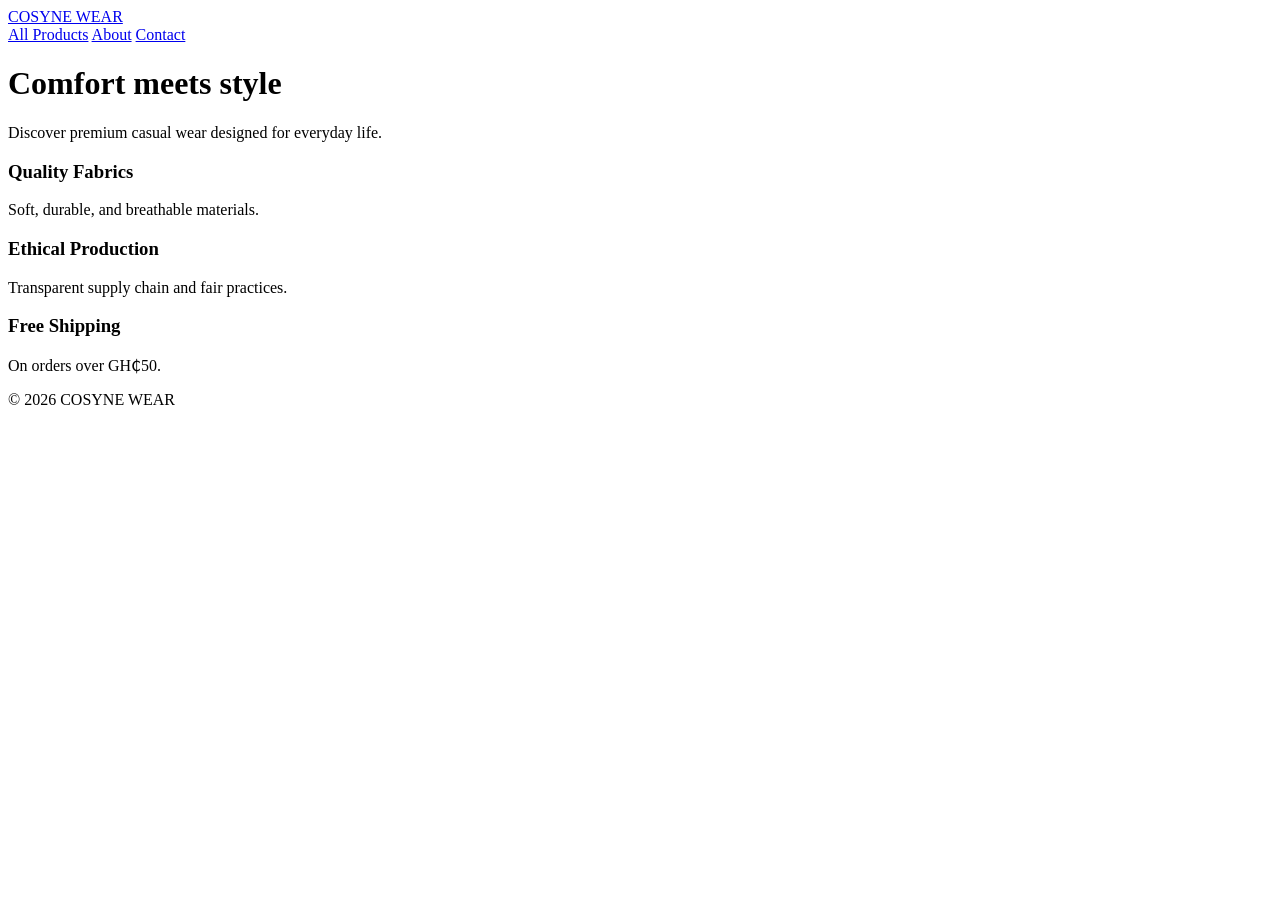
==== index.html @ b4602ffd "Add files via upload" ====
<!doctype html>
<html lang="en">
  <head>
    <meta charset="utf-8" />
    <meta name="viewport" content="width=device-width,initial-scale=1" />
    <title>COSYNE WEAR</title>
    <link rel="stylesheet" href="assets/css/style.css" />
  </head>
  <body>
    <header class="site-header">
      <div class="container">
        <a class="brand" href="/">COSYNE WEAR</a>
        <nav class="site-nav">
          <a href="shop.html">All Products</a>
          <a href="about.html">About</a>
          <a href="contact.html">Contact</a>
        </nav>
      </div>
    </header>

    <main class="hero">
      <div class="container">
        <h1>Comfort meets style</h1>
        <p>Discover premium casual wear designed for everyday life.</p>
      </div>
    </main>

    <section class="features container">
      <div class="card">
        <h3>Quality Fabrics</h3>
        <p>Soft, durable, and breathable materials.</p>
      </div>
      <div class="card">
        <h3>Ethical Production</h3>
        <p>Transparent supply chain and fair practices.</p>
      </div>
      <div class="card">
        <h3>Free Shipping</h3>
        <p>On orders over GH₵50.</p>
      </div>
    </section>

    <footer class="site-footer">
      <div class="container">
        <p>&copy; 2026 COSYNE WEAR</p>
      </div>
    </footer>

    <script src="assets/js/main.js"></script>
  </body>
</html>
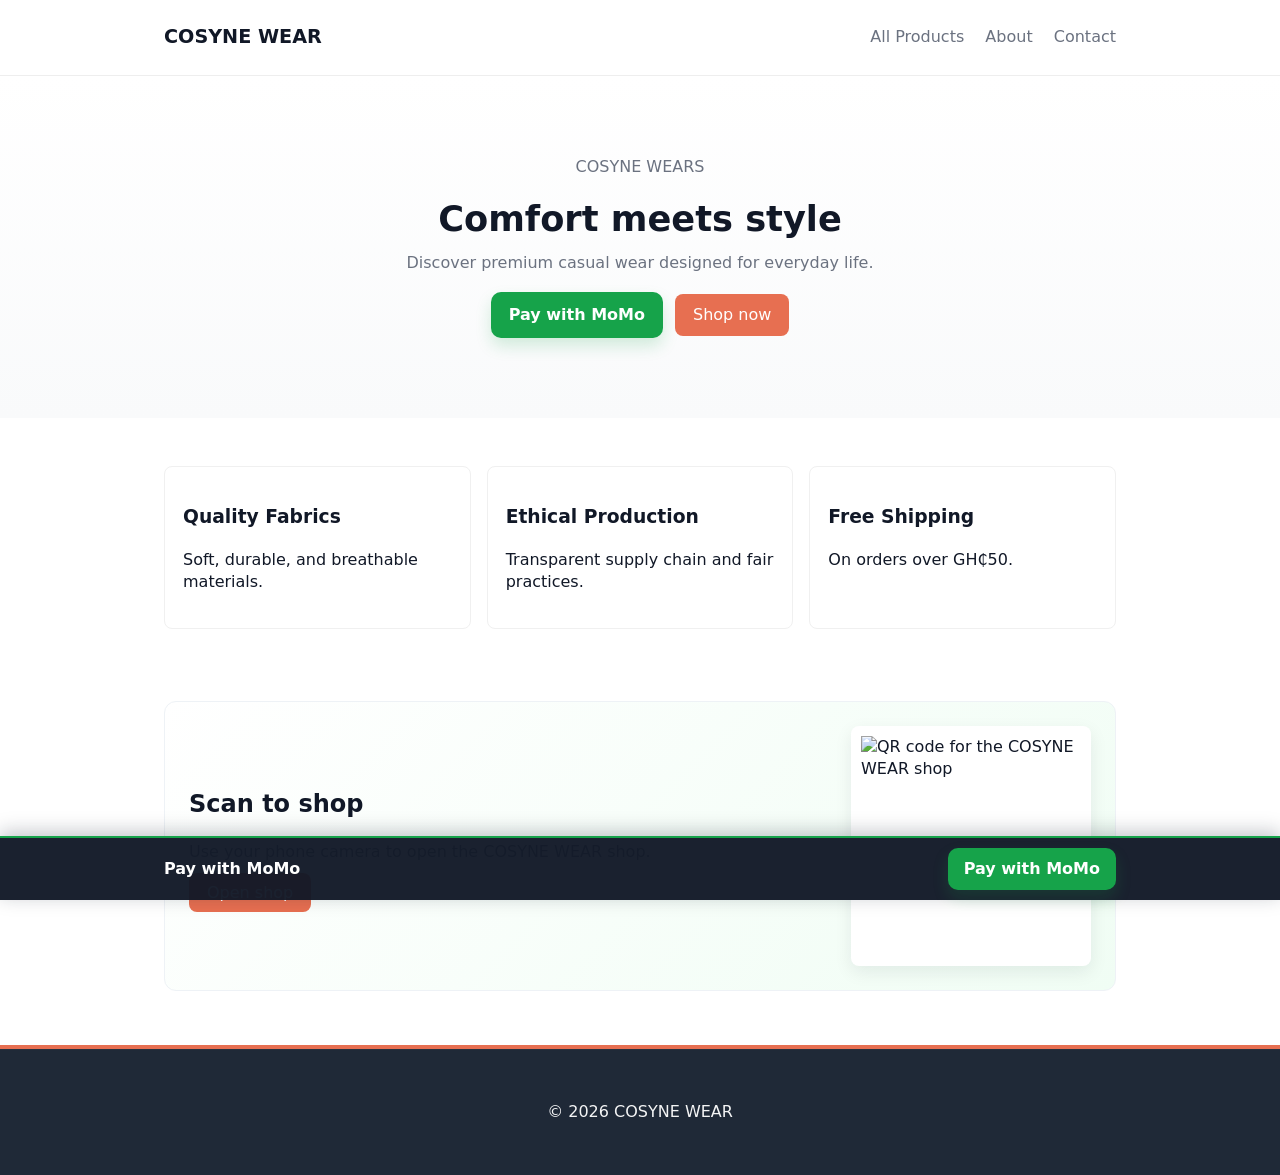
==== commit edd345b1: "Use COSYNE logo hero background" ====
--- a/index.html
+++ b/index.html
@@ -4,12 +4,16 @@
     <meta charset="utf-8" />
     <meta name="viewport" content="width=device-width,initial-scale=1" />
     <title>COSYNE WEAR</title>
+    <meta name="description" content="Shop comfortable everyday clothing and achievement awards from COSYNE WEAR." />
+    <meta property="og:title" content="COSYNE WEAR" />
+    <meta property="og:description" content="Comfort meets style with COSYNE WEAR." />
+    <meta property="og:type" content="website" />
     <link rel="stylesheet" href="assets/css/style.css" />
   </head>
   <body>
     <header class="site-header">
       <div class="container">
-        <a class="brand" href="/">COSYNE WEAR</a>
+        <a class="brand" href="index.html">COSYNE WEAR</a>
         <nav class="site-nav">
           <a href="shop.html">All Products</a>
           <a href="about.html">About</a>
@@ -20,8 +24,13 @@
 
     <main class="hero">
       <div class="container">
+        <p class="hero-kicker">COSYNE WEARS</p>
         <h1>Comfort meets style</h1>
         <p>Discover premium casual wear designed for everyday life.</p>
+        <div class="hero-cta">
+          <a class="momo-button" href="tel:*170%23" title="Pay with MTN MoMo">Pay with MoMo</a>
+          <a class="btn" href="shop.html">Shop now</a>
+        </div>
       </div>
     </main>
 
@@ -40,12 +49,30 @@
       </div>
     </section>
 
+    <section class="qr-section container">
+      <div class="qr-card">
+        <div>
+          <h2>Scan to shop</h2>
+          <p>Use your phone camera to open the COSYNE WEAR shop.</p>
+          <a class="btn" href="https://odamerichmondquameone-prog.github.io/COSYNE-WEAR/">Open shop</a>
+        </div>
+        <img class="qr-code" src="https://api.qrserver.com/v1/create-qr-code/?size=240x240&data=https%3A%2F%2Fodamerichmondquameone-prog.github.io%2FCOSYNE-WEAR%2F" alt="QR code for the COSYNE WEAR shop" width="240" height="240" />
+      </div>
+    </section>
+
     <footer class="site-footer">
       <div class="container">
         <p>&copy; 2026 COSYNE WEAR</p>
       </div>
     </footer>
 
+    <div class="sticky-momo">
+      <div class="container">
+        <span class="label">Pay with MoMo</span>
+        <a class="momo-button" href="tel:*170%23" title="Pay with MTN MoMo">Pay with MoMo</a>
+      </div>
+    </div>
+
     <script src="assets/js/main.js"></script>
   </body>
 </html>
--- a/assets/css/style.css
+++ b/assets/css/style.css
@@ -0,0 +1,72 @@
+:root{
+  --bg:#ffffff;
+  --text:#111827;
+  --accent:#e76f51;
+  --muted:#6b7280;
+}
+*{box-sizing:border-box}
+body{font-family:Inter, system-ui, Arial, sans-serif;margin:0;color:var(--text);background:var(--bg);line-height:1.4}
+.container{max-width:1000px;margin:0 auto;padding:24px}
+.site-header{border-bottom:1px solid #eee}
+.site-header .container{display:flex;align-items:center;justify-content:space-between}
+.brand{font-weight:700;text-decoration:none;color:var(--text);font-size:1.2rem}
+.site-nav a{margin-left:16px;text-decoration:none;color:var(--muted)}
+.hero{padding:56px 0;text-align:center;background:linear-gradient(180deg, #fff, #f9fafb)}
+.hero h1{font-size:2.2rem;margin:0 0 8px}
+.hero p{margin:0 0 16px;color:var(--muted)}
+.hero-cta{display:flex;justify-content:center;align-items:center;gap:12px;flex-wrap:wrap;margin-top:18px}
+.hero-cta .momo-button{padding:12px 18px;font-size:1rem}
+.btn{background:var(--accent);color:#fff;padding:10px 18px;border-radius:8px;text-decoration:none}
+.sticky-momo{position:fixed;left:0;right:0;bottom:0;z-index:1000;background:rgba(17,24,39,0.96);color:#fff;padding:10px 16px;box-shadow:0 -4px 18px rgba(15,23,42,0.25);border-top:2px solid #16a34a}
+.sticky-momo .container{display:flex;justify-content:space-between;align-items:center;gap:12px;padding-top:0;padding-bottom:0}
+.sticky-momo .label{font-weight:600}
+.features{display:grid;grid-template-columns:repeat(auto-fit,minmax(220px,1fr));gap:16px;margin-top:24px}
+.qr-section{margin-top:24px}
+.qr-card{display:flex;justify-content:space-between;align-items:center;gap:24px;padding:24px;border:1px solid #eef2f6;border-radius:12px;background:linear-gradient(135deg,#fff,#f0fdf4)}
+.qr-card h2{margin-top:0}
+.qr-card p{color:var(--muted);margin-bottom:18px}
+.qr-code{width:240px;height:240px;background:#fff;padding:10px;border-radius:8px;box-shadow:0 6px 18px rgba(16,24,40,0.08)}
+.card{padding:18px;border:1px solid #f0f0f0;border-radius:8px;background:#fff}
+.product-img{width:100%;height:160px;object-fit:contain;margin-bottom:10px;background:#ffffff;border-radius:8px;padding:10px;box-shadow:0 6px 18px rgba(16,24,40,0.06);display:block}
+.product-option{text-align:center}
+.product-price{margin:0;color:var(--text);font-weight:600}
+.momo-inline{display:flex;align-items:center;gap:12px;flex-wrap:wrap;margin:8px 0}
+.momo-price{color:var(--accent);font-weight:700;text-decoration:underline;text-underline-offset:3px}
+.momo-price:hover{color:#c2412d}
+.momo-button{display:inline-block;background:#16a34a;color:#fff;padding:10px 16px;border-radius:10px;text-decoration:none;font-weight:700;box-shadow:0 8px 16px rgba(22,163,74,0.18)}
+.momo-button:hover{background:#15803d}
+.product-grid{display:grid;grid-template-columns:repeat(auto-fit,minmax(200px,1fr));gap:18px;margin-top:18px}
+.medals-grid{grid-template-columns:repeat(3,minmax(0,1fr));gap:22px}
+.medals-grid .product-option{padding:14px;border:1px solid #eef2f6;border-radius:12px;background:#fff;box-shadow:0 8px 20px rgba(16,24,40,0.06)}
+.medals-grid .product-img{width:100%;height:220px;aspect-ratio:1 / 1;object-fit:contain;margin-bottom:12px;box-shadow:none}
+.product-card{text-align:center;padding:18px;border:1px solid #eef2f6;border-radius:12px;background:linear-gradient(180deg,#ffffff,#fbfdff);min-height:260px;display:flex;flex-direction:column;justify-content:flex-start}
+.thumbs{display:flex;flex-wrap:wrap;gap:8px;margin-top:8px;justify-content:center}
+.product-thumb{width:56px;height:56px;padding:6px;border-radius:8px;box-shadow:0 4px 10px rgba(2,6,23,0.06);cursor:pointer}
+.product-thumb:hover{transform:scale(1.04)}
+.site-footer{margin-top:30px;padding:28px 0;text-align:center;color:#fff;background:#1f2937;border-top:4px solid var(--accent);box-shadow:inset 0 1px 0 rgba(255,255,255,0.03)}
+.site-footer p{margin:0;opacity:0.95}
+
+.site-footer a{color:rgba(255,255,255,0.95);text-decoration:underline}
+
+/* Modal styles for gallery */
+#image-modal{position:fixed;inset:0;display:flex;align-items:center;justify-content:center;z-index:1200}
+#image-modal .modal-backdrop{position:absolute;inset:0;background:rgba(2,6,23,0.6)}
+#image-modal .modal-content{position:relative;background:transparent;border-radius:10px;max-width:90%;max-height:90%;display:flex;flex-direction:column;gap:10px;align-items:center}
+#image-modal .modal-body{padding:8px;background:#fff;border-radius:8px}
+#image-modal .modal-body img{max-width:86vw;max-height:70vh;display:block}
+#image-modal .modal-close{position:absolute;right:6px;top:-6px;background:#fff;border-radius:50%;border:none;width:36px;height:36px;font-size:20px;cursor:pointer}
+/* remove download button styles (no longer used) */
+#image-modal .modal-actions{display:none}
+
+@media (max-width:600px){
+  .container{padding:16px}
+  .hero h1{font-size:1.6rem}
+  .site-nav{display:none}
+  .product-grid{grid-template-columns:1fr;gap:14px}
+  .medals-grid{grid-template-columns:1fr;gap:14px}
+  .product-card{min-width:0;padding:14px}
+  .product-img{max-width:100%;height:180px}
+  .product-thumb{width:56px;height:56px}
+  .qr-card{flex-direction:column;align-items:flex-start}
+  .qr-code{align-self:center;max-width:100%;height:auto}
+}
